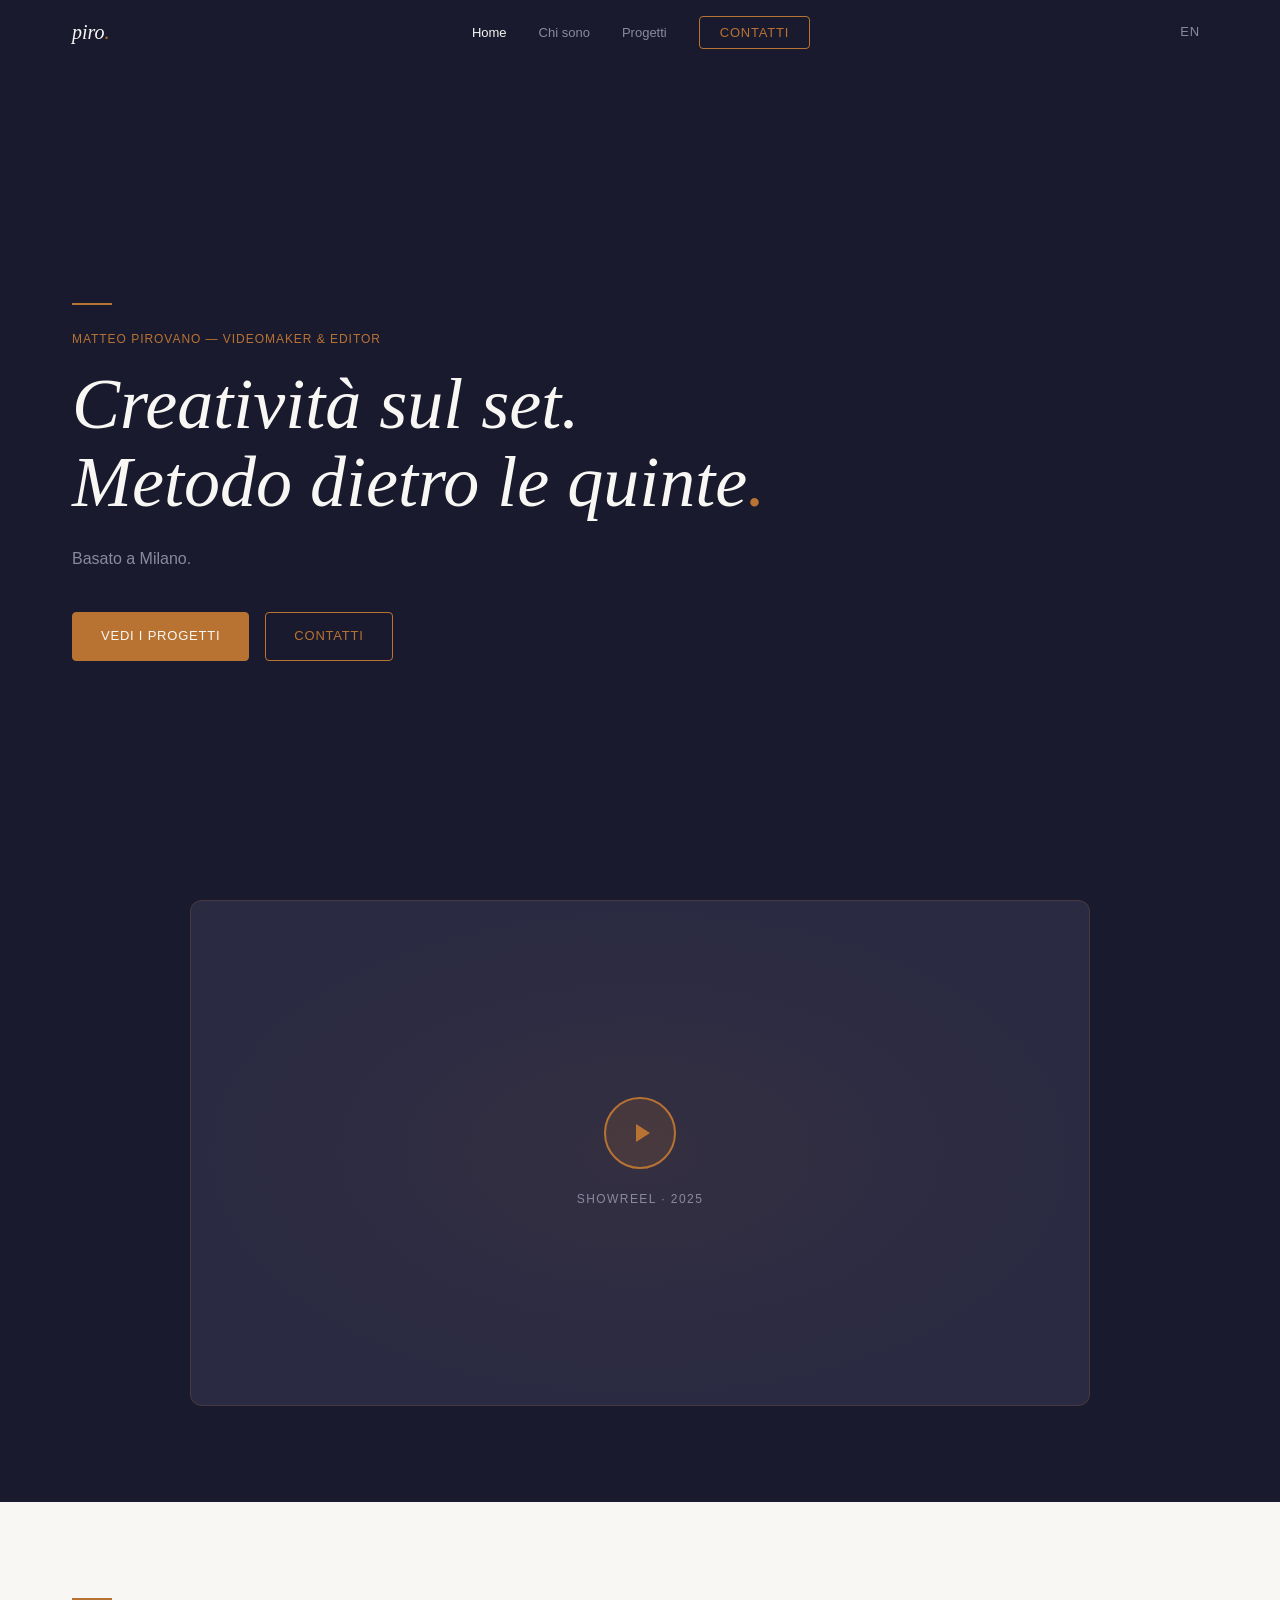
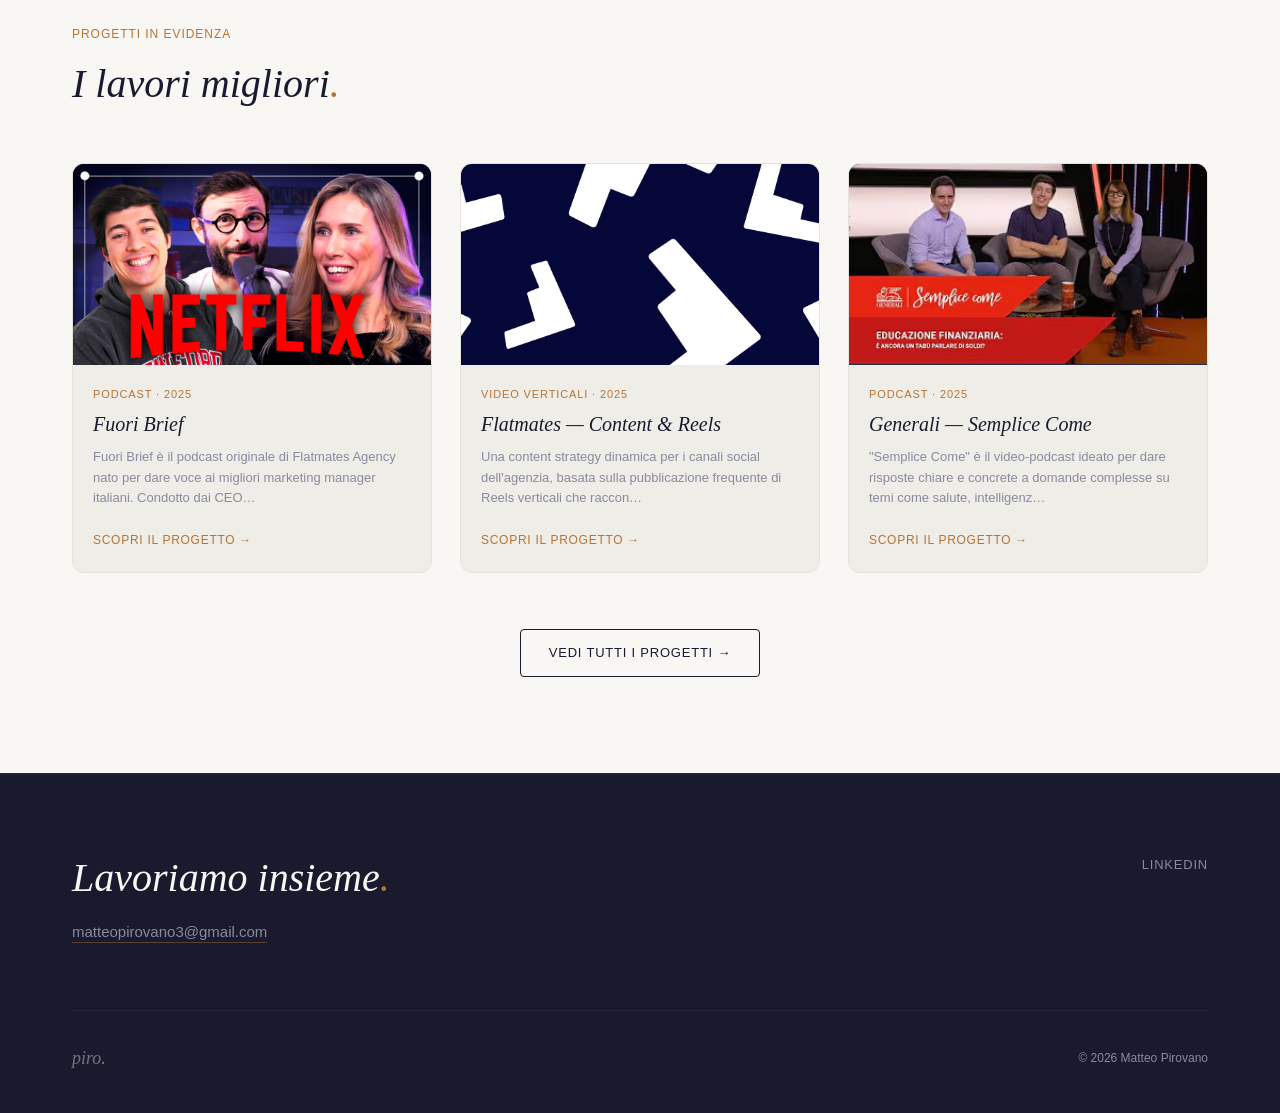
==== index.html @ 513296d0 "init repo" ====
<!DOCTYPE html>
<html lang="it">
<head>
  <meta charset="UTF-8">
  <meta name="viewport" content="width=device-width, initial-scale=1.0">
  <title>piro. — Matteo Pirovano, Video Maker</title>
  <meta name="description" content="Portfolio di Matteo Pirovano — video maker specializzato in produzione di podcast, YouTube e social media. Basato a Milano.">
  <link rel="stylesheet" href="css/style.css">
</head>
<body>

  <!-- ── Navigation ── -->
  <nav class="nav" id="nav">
    <div class="nav__inner container">
      <a href="index.html" class="nav__logo">piro<span class="copper-dot">.</span></a>
      <ul class="nav__links" id="navLinks">
        <li><a href="index.html" class="nav__link"
          data-it="Home" data-en="Home">Home</a></li>
        <li><a href="about.html" class="nav__link"
          data-it="Chi sono" data-en="About">Chi sono</a></li>
        <li><a href="projects.html" class="nav__link"
          data-it="Progetti" data-en="Projects">Progetti</a></li>
        <li><a href="contacts.html" class="nav__link nav__cta"
          data-it="Contatti" data-en="Contact">Contatti</a></li>
      </ul>
      <div class="nav__right">
        <button class="lang-toggle" id="langToggle" aria-label="Cambia lingua">
          <span id="langLabel">EN</span>
        </button>
        <button class="nav__hamburger" id="hamburger" aria-label="Menu" aria-expanded="false">
          <span></span><span></span><span></span>
        </button>
      </div>
    </div>
  </nav>

  <!-- ── Hero ── -->
  <section class="hero">
    <div class="container">
      <div class="section-divider"></div>
      <p class="overline"
        data-it="MATTEO PIROVANO — VIDEOMAKER &amp; EDITOR"
        data-en="MATTEO PIROVANO — VIDEOMAKER &amp; EDITOR">MATTEO PIROVANO — VIDEOMAKER &amp; EDITOR</p>
      <h1 class="hero__title">
        <span data-it="Creatività sul set." data-en="Creativity on set.">Creatività sul set.</span><br>
        <span data-it="Metodo dietro le quinte<span class=&quot;copper-dot&quot;>.</span>"
              data-en="Method behind the scenes<span class=&quot;copper-dot&quot;>.</span>">Metodo dietro le quinte<span class="copper-dot">.</span></span>
      </h1>
      <p class="hero__sub"
        data-it="Basato a Milano."
        data-en="Based in Milan.">
        Basato a Milano.
      </p>
      <div class="hero__cta">
        <a href="projects.html" class="btn btn--primary"
          data-it="Vedi i Progetti" data-en="View Projects">Vedi i Progetti</a>
        <a href="contacts.html" class="btn btn--secondary"
          data-it="Contatti" data-en="Contact">Contatti</a>
      </div>
    </div>
  </section>

  <!-- ── Showreel ── -->
  <section class="reel">
    <div class="container">
      <div class="reel__wrapper">
        <div class="video-placeholder fade-in">
          <div class="video-placeholder__overlay">
            <button class="play-btn" aria-label="Play showreel">
              <svg viewBox="0 0 24 24" xmlns="http://www.w3.org/2000/svg" aria-hidden="true">
                <polygon points="6,3 20,12 6,21" fill="currentColor"/>
              </svg>
            </button>
            <p class="video-placeholder__label"
              data-it="SHOWREEL · 2025" data-en="SHOWREEL · 2025">SHOWREEL · 2025</p>
          </div>
        </div>
      </div>
    </div>
  </section>

  <!-- ── Featured Projects ── -->
  <section class="section--light">
    <div class="container">
      <div class="section-header fade-in">
        <div class="section-divider"></div>
        <p class="overline"
          data-it="PROGETTI IN EVIDENZA" data-en="FEATURED WORK">PROGETTI IN EVIDENZA</p>
        <h2 class="section-title"
          data-it="I lavori migliori<span class=&quot;copper-dot&quot;>.</span>"
          data-en="The best work<span class=&quot;copper-dot&quot;>.</span>">
          I lavori migliori<span class="copper-dot">.</span>
        </h2>
      </div>
      <div class="cards-grid" id="featuredGrid">
        <!-- Populated by JS -->
      </div>
      <div class="section-footer fade-in">
        <a href="projects.html" class="btn btn--secondary--dark"
          data-it="Vedi tutti i progetti →" data-en="View all projects →">Vedi tutti i progetti →</a>
      </div>
    </div>
  </section>

  <!-- ── Footer ── -->
  <footer class="footer">
    <div class="container">
      <div class="footer__top">
        <div class="footer__left">
          <h2 class="footer__cta"
            data-it="Lavoriamo insieme<span class=&quot;copper-dot&quot;>.</span>"
            data-en="Let's work together<span class=&quot;copper-dot&quot;>.</span>">
            Lavoriamo insieme<span class="copper-dot">.</span>
          </h2>
          <a href="mailto:matteopirovano3@gmail.com" class="footer__email">matteopirovano3@gmail.com</a>
        </div>
        <div class="footer__right">
          <nav class="footer__socials" aria-label="Social links">
            <a href="https://www.linkedin.com/in/matteo-pirovano-8906a6246/" class="footer__social-link" target="_blank" rel="noopener">LinkedIn</a>
          </nav>
        </div>
      </div>
      <div class="footer__bottom">
        <a href="index.html" class="footer__logo">piro<span class="copper-dot">.</span></a>
        <p class="footer__copy"
          data-it="© 2026 Matteo Pirovano" data-en="© 2026 Matteo Pirovano">© 2026 Matteo Pirovano</p>
      </div>
    </div>
  </footer>

  <script src="js/data.js"></script>
  <script src="js/i18n.js"></script>
  <script src="js/main.js"></script>
</body>
</html>
---- css/style.css ----
/* ── Reset & base ───────────────────────────────────────────────── */
*, *::before, *::after { box-sizing: border-box; margin: 0; padding: 0; }

:root {
  --ink:        #1A1A2E;
  --ink-700:    #2A2A42;
  --ink-500:    #4A4A66;
  --ink-300:    #8A8A9E;
  --snow:       #F8F7F4;
  --snow-200:   #EFEDE8;
  --snow-300:   #E5E2DC;
  --snow-400:   #D5D2CC;
  --copper:     #B87333;
  --copper-300: #D4A06A;
  --copper-600: #9A5F2A;

  --serif: Georgia, 'Times New Roman', serif;
  --sans:  'Helvetica Neue', Helvetica, Arial, sans-serif;

  --nav-h:    64px;
  --max-w:    1200px;
  --radius-c: 12px;
  --radius-b: 4px;
  --trans:    all 0.2s ease;
  --trans-s:  all 0.3s ease;
}

html { font-size: 16px; scroll-behavior: smooth; }

body {
  font-family: var(--sans);
  background: var(--ink);
  color: var(--snow);
  line-height: 1.7;
  -webkit-font-smoothing: antialiased;
}

a { color: inherit; text-decoration: none; }
img { display: block; max-width: 100%; }
ul { list-style: none; }
button { cursor: pointer; border: none; background: none; font: inherit; }

/* ── Layout ─────────────────────────────────────────────────────── */
.container {
  width: 100%;
  max-width: var(--max-w);
  margin: 0 auto;
  padding: 0 32px;
}

@media (max-width: 600px) {
  .container { padding: 0 20px; }
}

/* ── Typography ─────────────────────────────────────────────────── */
.overline {
  font-family: var(--sans);
  font-size: 12px;
  font-weight: 400;
  text-transform: uppercase;
  letter-spacing: 0.08em;
  color: var(--copper);
  display: block;
  margin-bottom: 16px;
}

h1, h2, h3 { font-family: var(--serif); font-style: italic; font-weight: normal; }

.copper-dot { color: var(--copper); }

/* ── Section divider ────────────────────────────────────────────── */
.section-divider {
  display: flex;
  align-items: center;
  gap: 0;
  margin-bottom: 24px;
}
.section-divider::before {
  content: '';
  display: block;
  width: 40px;
  height: 2px;
  background: var(--copper);
  margin-right: 0;
}

/* ── Navigation ─────────────────────────────────────────────────── */
.nav {
  position: fixed;
  top: 0; left: 0; right: 0;
  z-index: 100;
  height: var(--nav-h);
  background: var(--ink);
  transition: var(--trans);
}

.nav--scrolled {
  background: rgba(26, 26, 46, 0.88);
  backdrop-filter: blur(12px);
  -webkit-backdrop-filter: blur(12px);
  border-bottom: 1px solid rgba(248,247,244,0.06);
}

.nav__inner {
  height: 100%;
  display: flex;
  align-items: center;
  justify-content: space-between;
}

.nav__logo {
  font-family: var(--serif);
  font-style: italic;
  font-size: 20px;
  color: var(--snow);
  flex-shrink: 0;
}

.nav__links {
  display: flex;
  align-items: center;
  gap: 32px;
}

.nav__link {
  font-family: var(--sans);
  font-size: 13px;
  font-weight: 300;
  color: var(--ink-300);
  transition: var(--trans);
  white-space: nowrap;
}
.nav__link:hover,
.nav__link--active { color: var(--snow); font-weight: 400; }

.nav__cta {
  padding: 8px 20px;
  border: 1px solid var(--copper);
  border-radius: var(--radius-b);
  color: var(--copper) !important;
  font-weight: 400 !important;
  font-size: 13px;
  text-transform: uppercase;
  letter-spacing: 0.06em;
  transition: var(--trans);
}
.nav__cta:hover { background: var(--copper); color: var(--snow) !important; }

.nav__right {
  display: flex;
  align-items: center;
  gap: 16px;
}

.lang-toggle {
  font-family: var(--sans);
  font-size: 13px;
  font-weight: 400;
  color: var(--ink-300);
  text-transform: uppercase;
  letter-spacing: 0.06em;
  padding: 4px 8px;
  border-radius: var(--radius-b);
  transition: var(--trans);
}
.lang-toggle:hover { color: var(--snow); }

/* Hamburger */
.nav__hamburger {
  display: none;
  flex-direction: column;
  justify-content: space-between;
  width: 24px;
  height: 16px;
  padding: 0;
}
.nav__hamburger span {
  display: block;
  width: 100%;
  height: 1.5px;
  background: var(--snow);
  transition: var(--trans);
  transform-origin: center;
}
.nav__hamburger--open span:nth-child(1) { transform: translateY(7px) rotate(45deg); }
.nav__hamburger--open span:nth-child(2) { opacity: 0; }
.nav__hamburger--open span:nth-child(3) { transform: translateY(-7px) rotate(-45deg); }

@media (max-width: 768px) {
  .nav__hamburger { display: flex; }
  .nav__links {
    position: fixed;
    top: var(--nav-h); right: 0;
    width: 260px;
    height: calc(100vh - var(--nav-h));
    background: var(--ink-700);
    flex-direction: column;
    align-items: flex-start;
    padding: 40px 32px;
    gap: 28px;
    transform: translateX(100%);
    transition: transform 0.3s ease;
    border-left: 1px solid rgba(248,247,244,0.08);
  }
  .nav__links--open { transform: translateX(0); }
  .nav__link { font-size: 16px; }
}

/* ── Hero ───────────────────────────────────────────────────────── */
.hero {
  padding: calc(var(--nav-h) + 80px) 0 80px;
  background: var(--ink);
  min-height: 100vh;
  display: flex;
  align-items: center;
}

.hero__title {
  font-size: clamp(40px, 6vw, 72px);
  line-height: 1.08;
  color: var(--snow);
  margin-bottom: 24px;
  max-width: 780px;
}

.hero__sub {
  font-family: var(--sans);
  font-size: 16px;
  line-height: 1.7;
  color: var(--ink-300);
  max-width: 480px;
  margin-bottom: 40px;
}

.hero__cta {
  display: flex;
  gap: 16px;
  flex-wrap: wrap;
}

/* ── Buttons ────────────────────────────────────────────────────── */
.btn {
  display: inline-block;
  padding: 12px 28px;
  font-family: var(--sans);
  font-size: 13px;
  font-weight: 400;
  text-transform: uppercase;
  letter-spacing: 0.06em;
  border-radius: var(--radius-b);
  transition: var(--trans);
  border: 1px solid transparent;
  white-space: nowrap;
}

/* Primary on dark bg */
.btn--primary {
  background: var(--copper);
  color: var(--snow);
  border-color: var(--copper);
}
.btn--primary:hover { opacity: 0.85; transform: translateY(-1px); }
.btn--primary:active { opacity: 1; transform: scale(0.98); }

/* Secondary on dark bg */
.btn--secondary {
  background: transparent;
  color: var(--copper);
  border-color: var(--copper);
}
.btn--secondary:hover { opacity: 0.85; transform: translateY(-1px); }

/* Secondary on light bg */
.btn--secondary--dark {
  display: inline-block;
  padding: 12px 28px;
  font-family: var(--sans);
  font-size: 13px;
  font-weight: 400;
  text-transform: uppercase;
  letter-spacing: 0.06em;
  border-radius: var(--radius-b);
  transition: var(--trans);
  background: transparent;
  color: var(--ink);
  border: 1px solid var(--ink);
}
.btn--secondary--dark:hover { background: var(--ink); color: var(--snow); transform: translateY(-1px); }

/* Primary on light bg */
.btn--primary--dark {
  display: inline-block;
  padding: 12px 28px;
  font-family: var(--sans);
  font-size: 13px;
  font-weight: 400;
  text-transform: uppercase;
  letter-spacing: 0.06em;
  border-radius: var(--radius-b);
  transition: var(--trans);
  background: var(--ink);
  color: var(--snow);
  border: 1px solid var(--ink);
}
.btn--primary--dark:hover { opacity: 0.85; transform: translateY(-1px); }

/* ── Reel section ───────────────────────────────────────────────── */
.reel {
  background: var(--ink);
  padding: 0 0 96px;
}

.reel__wrapper { max-width: 900px; margin: 0 auto; }

.video-placeholder {
  position: relative;
  width: 100%;
  aspect-ratio: 16/9;
  background: var(--ink-700);
  border-radius: var(--radius-c);
  overflow: hidden;
  border: 1px solid rgba(184, 115, 51, 0.2);
}

.video-placeholder::before {
  content: '';
  position: absolute;
  inset: 0;
  background: radial-gradient(ellipse at center, rgba(184,115,51,0.07) 0%, transparent 70%);
}

.video-placeholder__overlay {
  position: absolute;
  inset: 0;
  display: flex;
  flex-direction: column;
  align-items: center;
  justify-content: center;
  gap: 20px;
}

.play-btn {
  width: 72px;
  height: 72px;
  border-radius: 50%;
  background: rgba(184,115,51,0.15);
  border: 2px solid var(--copper);
  display: flex;
  align-items: center;
  justify-content: center;
  color: var(--copper);
  font-size: 24px;
  transition: var(--trans);
  padding-left: 4px;
}
.play-btn:hover { background: var(--copper); color: var(--snow); transform: scale(1.08); }

.play-btn svg { width: 24px; height: 24px; }

.video-placeholder__label {
  font-family: var(--sans);
  font-size: 12px;
  text-transform: uppercase;
  letter-spacing: 0.12em;
  color: var(--ink-300);
}

/* ── Featured / Section light ───────────────────────────────────── */
.section--light {
  background: var(--snow);
  color: var(--ink);
  padding: 96px 0;
}

.section--dark {
  background: var(--ink);
  padding: 96px 0;
}

.section-header { margin-bottom: 56px; }

.section-header .section-divider::before { background: var(--copper); }

.section-title {
  font-size: clamp(28px, 4vw, 40px);
  line-height: 1.15;
  color: var(--ink);
  margin-top: 8px;
}

.section-title--light { color: var(--snow); }

.section-footer {
  margin-top: 56px;
  text-align: center;
}

/* ── Cards grid ─────────────────────────────────────────────────── */
.cards-grid {
  display: grid;
  grid-template-columns: repeat(auto-fill, minmax(280px, 1fr));
  gap: 28px;
}

/* ── Card ───────────────────────────────────────────────────────── */
.card {
  border-radius: var(--radius-c);
  overflow: hidden;
  background: var(--snow-200);
  border: 1px solid var(--snow-300);
  transition: var(--trans-s);
}

.section--dark .card,
.projects-section .card {
  background: var(--ink-700);
  border-color: rgba(248,247,244,0.08);
}

.card:hover {
  transform: translateY(-4px);
  box-shadow: 0 12px 40px rgba(0, 0, 0, 0.18);
}

.card__link { display: block; height: 100%; }

.card__image {
  width: 100%;
  aspect-ratio: 16/9;
  overflow: hidden;
  background: var(--ink-700);
}

.card__image img {
  width: 100%;
  height: 100%;
  object-fit: contain;
  display: block;
  transition: transform 0.4s ease;
}

.card:hover .card__image img { transform: scale(1.03); }

.card__image-inner {
  width: 100%;
  height: 100%;
  background: var(--ink-500);
  display: flex;
  align-items: center;
  justify-content: center;
  position: relative;
}

.card__play {
  font-size: 28px;
  color: rgba(184,115,51,0.6);
  transition: var(--trans);
}
.card:hover .card__play { color: var(--copper); transform: scale(1.15); }

.card__play--lg { font-size: 48px; }

.card__content { padding: 20px; }

.card__category {
  margin-bottom: 8px;
  font-size: 11px;
  color: var(--copper);
}

.card__title {
  font-family: var(--serif);
  font-style: italic;
  font-size: 20px;
  line-height: 1.25;
  color: var(--ink);
  margin-bottom: 10px;
}

/* Dark bg cards (projects page + dark sections) */
.section--dark .card__title,
.projects-section .card__title { color: var(--snow); }

.card__desc {
  font-family: var(--sans);
  font-size: 13px;
  line-height: 1.6;
  color: var(--ink-300);
  margin-bottom: 16px;
}

.section--dark .card__desc { color: rgba(248,247,244,0.55); }

.card__cta-text {
  font-family: var(--sans);
  font-size: 12px;
  text-transform: uppercase;
  letter-spacing: 0.06em;
  color: var(--copper);
}

/* ── Page hero (for inner pages) ────────────────────────────────── */
.page-hero {
  padding: calc(var(--nav-h) + 80px) 0 64px;
  background: var(--ink);
}

.page-hero__title {
  font-size: clamp(32px, 5vw, 56px);
  line-height: 1.1;
  color: var(--snow);
  max-width: 600px;
}

.page-hero__sub {
  font-family: var(--sans);
  font-size: 15px;
  color: var(--ink-300);
  margin-top: 16px;
  max-width: 480px;
}

/* ── Projects page ──────────────────────────────────────────────── */
.projects-section {
  background: var(--ink);
  padding: 64px 0 96px;
}

.filter-bar {
  display: flex;
  flex-wrap: wrap;
  gap: 10px;
  margin-bottom: 48px;
}

.filter-pill {
  font-family: var(--sans);
  font-size: 13px;
  padding: 6px 18px;
  border-radius: 999px;
  border: 1px solid rgba(248,247,244,0.2);
  color: var(--ink-300);
  cursor: pointer;
  transition: var(--trans);
  background: transparent;
}
.filter-pill:hover { border-color: var(--copper); color: var(--copper); }
.filter-pill.active {
  background: var(--copper);
  border-color: var(--copper);
  color: var(--snow);
}

.no-results {
  font-family: var(--sans);
  font-size: 15px;
  color: var(--ink-300);
  grid-column: 1/-1;
  padding: 40px 0;
}

/* ── Project detail ─────────────────────────────────────────────── */
.detail__hero {
  background: var(--ink);
  padding-top: var(--nav-h);
}

.detail__video-wrap {
  max-width: 960px;
  margin: 0 auto;
  padding: 40px 32px 0;
}

.detail__video-placeholder {
  width: 100%;
  aspect-ratio: 16/9;
  background: var(--ink-700);
  border-radius: 24px;
  border: 1px solid rgba(184,115,51,0.2);
  display: flex;
  flex-direction: column;
  align-items: center;
  justify-content: center;
  gap: 16px;
  position: relative;
  overflow: hidden;
}
.detail__video-placeholder::before {
  content: '';
  position: absolute;
  inset: 0;
  background: radial-gradient(ellipse at center, rgba(184,115,51,0.07) 0%, transparent 70%);
}

/* YouTube embed */
.detail__embed-wrap {
  width: 100%;
  aspect-ratio: 16/9;
  border-radius: 24px;
  overflow: hidden;
  position: relative;
  background: #000;
}
.detail__embed-wrap iframe {
  position: absolute;
  top: 0; left: 0;
  width: 100%; height: 100%;
  border: 0;
  display: block;
}

/* ── Dual social banners (vertical format) ───────────────────── */
.detail__dual-banner {
  display: grid;
  grid-template-columns: 1fr 1fr;
  gap: 16px;
  width: 100%;
  max-width: 600px;
  margin: 0 auto;
}

.detail__banner {
  display: block;
  aspect-ratio: 9/16;
  border-radius: 24px;
  overflow: hidden;
  position: relative;
  transition: var(--trans);
  text-decoration: none;
}
.detail__banner:hover { transform: translateY(-4px); box-shadow: 0 16px 40px rgba(0,0,0,0.35); }

/* LinkedIn — brand blue */
.detail__banner--li {
  background: linear-gradient(160deg, #0A66C2 0%, #004182 100%);
}

/* Instagram — brand gradient */
.detail__banner--ig {
  background: linear-gradient(160deg, #405DE6 0%, #833AB4 35%, #C13584 60%, #F77737 100%);
}

.detail__banner-inner {
  position: absolute;
  inset: 0;
  display: flex;
  flex-direction: column;
  align-items: center;
  justify-content: center;
  gap: 12px;
  padding: 24px;
  background: rgba(0,0,0,0.18);
}

.detail__banner-icon {
  width: 48px;
  height: 48px;
  flex-shrink: 0;
}

.detail__banner-platform {
  font-family: var(--sans);
  font-size: 11px;
  text-transform: uppercase;
  letter-spacing: 0.1em;
  color: rgba(255,255,255,0.6);
}

.detail__banner-handle {
  font-family: var(--sans);
  font-size: 18px;
  font-weight: 300;
  color: #fff;
  text-align: center;
}

.detail__banner-cta {
  font-family: var(--sans);
  font-size: 12px;
  text-transform: uppercase;
  letter-spacing: 0.08em;
  color: rgba(255,255,255,0.75);
  border: 1px solid rgba(255,255,255,0.35);
  padding: 7px 16px;
  border-radius: 999px;
  transition: var(--trans);
}
.detail__banner:hover .detail__banner-cta {
  background: rgba(255,255,255,0.15);
  color: #fff;
}

@media (max-width: 480px) {
  .detail__dual-banner { max-width: 100%; gap: 12px; }
}

/* Instagram preview */
.detail__ig-preview {
  display: block;
  width: 100%;
  aspect-ratio: 16/9;
  border-radius: 24px;
  overflow: hidden;
  background: linear-gradient(135deg, #405DE6 0%, #833AB4 30%, #C13584 55%, #E1306C 75%, #F77737 100%);
  position: relative;
  transition: var(--trans);
}
.detail__ig-preview:hover { opacity: 0.92; transform: scale(1.005); }

.detail__ig-inner {
  position: absolute;
  inset: 0;
  display: flex;
  flex-direction: column;
  align-items: center;
  justify-content: center;
  gap: 16px;
  background: rgba(0,0,0,0.22);
}

.detail__ig-icon {
  width: 56px;
  height: 56px;
}

.detail__ig-handle {
  font-family: var(--sans);
  font-size: 20px;
  font-weight: 300;
  color: #fff;
  letter-spacing: 0.02em;
}

.detail__ig-cta {
  font-family: var(--sans);
  font-size: 13px;
  text-transform: uppercase;
  letter-spacing: 0.08em;
  color: rgba(255,255,255,0.75);
  border: 1px solid rgba(255,255,255,0.4);
  padding: 8px 20px;
  border-radius: 999px;
  transition: var(--trans);
}
.detail__ig-preview:hover .detail__ig-cta {
  background: rgba(255,255,255,0.15);
  color: #fff;
}

.detail__video-label {
  font-family: var(--sans);
  font-size: 12px;
  text-transform: uppercase;
  letter-spacing: 0.12em;
  color: var(--ink-300);
  position: relative;
}

.detail__body {
  background: var(--snow);
  color: var(--ink);
  padding-top: 64px;
  padding-bottom: 96px;
  border-radius: 24px;
  margin: 24px 32px 48px;
}

@media (max-width: 600px) {
  .detail__body { margin: 16px 12px 32px; border-radius: 16px; }
}

.detail__back {
  display: inline-block;
  font-family: var(--sans);
  font-size: 13px;
  text-transform: uppercase;
  letter-spacing: 0.06em;
  color: var(--copper);
  margin-bottom: 40px;
  transition: var(--trans);
}
.detail__back:hover { opacity: 0.7; }

.detail__meta { margin-bottom: 48px; }

.detail__cat { color: var(--copper); }

.detail__title {
  font-size: clamp(32px, 5vw, 52px);
  line-height: 1.1;
  color: var(--ink);
  margin-bottom: 12px;
}

.detail__client-name {
  font-family: var(--sans);
  font-size: 14px;
  color: var(--ink-300);
}

.detail__grid {
  display: grid;
  grid-template-columns: 1fr 1fr;
  gap: 48px 56px;
}

@media (max-width: 768px) { .detail__grid { grid-template-columns: 1fr; } }

.detail__section {}

.detail__section--full { grid-column: 1/-1; }

.detail__section-title {
  font-family: var(--serif);
  font-style: italic;
  font-size: 22px;
  color: var(--ink);
  margin-bottom: 16px;
}

.detail__text {
  font-family: var(--sans);
  font-size: 15px;
  line-height: 1.7;
  color: var(--ink-500);
}

.detail__text--featured {
  font-size: 16px;
  color: var(--ink);
  border-left: 2px solid var(--copper);
  padding-left: 24px;
}

.detail-error {
  font-family: var(--sans);
  font-size: 16px;
  color: var(--ink-300);
  padding: 80px 0;
}

/* ── Contacts page ──────────────────────────────────────────────── */
.contacts-section {
  background: var(--snow);
  padding: 80px 0 96px;
}

.contacts-grid {
  display: grid;
  grid-template-columns: 1fr 1fr;
  gap: 64px;
  margin-top: 64px;
}

@media (max-width: 768px) { .contacts-grid { grid-template-columns: 1fr; gap: 48px; } }

.contacts-block__label {
  font-family: var(--sans);
  font-size: 12px;
  text-transform: uppercase;
  letter-spacing: 0.08em;
  color: var(--copper);
  margin-bottom: 16px;
}

.contacts-block__title {
  font-family: var(--serif);
  font-style: italic;
  font-size: 22px;
  color: var(--ink);
  margin-bottom: 24px;
}

.contacts-block__email {
  font-family: var(--sans);
  font-size: 20px;
  font-weight: 300;
  color: var(--ink);
  display: inline-block;
  border-bottom: 1px solid var(--copper);
  padding-bottom: 4px;
  transition: var(--trans);
}
.contacts-block__email:hover { color: var(--copper); }

.social-list {
  display: flex;
  flex-direction: column;
  gap: 16px;
}

.social-item {
  display: flex;
  align-items: center;
  gap: 16px;
  padding: 16px 20px;
  border: 1px solid var(--snow-300);
  border-radius: var(--radius-b);
  transition: var(--trans);
}
.social-item:hover { border-color: var(--copper); transform: translateX(4px); }

.social-item__name {
  font-family: var(--sans);
  font-size: 15px;
  color: var(--ink);
  font-weight: 400;
}

.social-item__handle {
  font-family: var(--sans);
  font-size: 13px;
  color: var(--ink-300);
  margin-left: auto;
}

.social-item__icon {
  width: 36px;
  height: 36px;
  background: var(--snow-300);
  border-radius: 8px;
  display: flex;
  align-items: center;
  justify-content: center;
  font-size: 16px;
  flex-shrink: 0;
}

.cv-block {
  margin-top: 40px;
  padding: 32px;
  background: var(--snow-200);
  border-radius: var(--radius-c);
  border: 1px solid var(--snow-300);
  display: flex;
  align-items: center;
  justify-content: space-between;
  gap: 24px;
  flex-wrap: wrap;
}

.cv-block__text { }

.cv-block__title {
  font-family: var(--serif);
  font-style: italic;
  font-size: 20px;
  color: var(--ink);
  margin-bottom: 6px;
}

.cv-block__sub {
  font-family: var(--sans);
  font-size: 13px;
  color: var(--ink-300);
}

/* ── About page ─────────────────────────────────────────────────── */
.about-section {
  background: var(--snow);
  padding: 80px 0 96px;
}

.about-grid {
  display: grid;
  grid-template-columns: 1fr 1.4fr;
  gap: 72px;
  align-items: start;
}

@media (max-width: 900px) {
  .about-grid { grid-template-columns: 1fr; gap: 48px; }
}

/* Photo */
.about-photo__placeholder {
  width: 100%;
  aspect-ratio: 3/4;
  background: var(--snow-300);
  border-radius: 20px;
  display: flex;
  align-items: center;
  justify-content: center;
  border: 1px dashed var(--snow-400);
}

.about-photo__placeholder img {
  width: 100%;
  height: 100%;
  object-fit: cover;
  border-radius: 20px;
  display: block;
}

.about-photo__label {
  font-family: var(--sans);
  font-size: 13px;
  color: var(--ink-300);
  text-transform: uppercase;
  letter-spacing: 0.06em;
}

/* Bio */
.about-bio .section-divider::before { background: var(--copper); }

.about-bio__text {
  margin-top: 8px;
  margin-bottom: 8px;
}

.about-bio__text p {
  font-family: var(--sans);
  font-size: 15px;
  line-height: 1.8;
  color: var(--ink-500);
  margin-bottom: 20px;
}

.about-bio__text p:last-child { margin-bottom: 0; }

/* Skills */
.skills-list {
  display: flex;
  flex-wrap: wrap;
  gap: 10px;
  margin-bottom: 40px;
}

.skill-tag {
  font-family: var(--sans);
  font-size: 13px;
  padding: 6px 16px;
  border-radius: 999px;
  border: 1px solid var(--snow-400);
  color: var(--ink-500);
  background: var(--snow-200);
}

/* CTA row */
.about-cta {
  display: flex;
  gap: 16px;
  flex-wrap: wrap;
  margin-top: 40px;
}

/* ── Footer ─────────────────────────────────────────────────────── */
.footer {
  background: var(--ink);
  padding: 80px 0 40px;
  border-top: 1px solid rgba(248,247,244,0.06);
}

.footer__top {
  display: flex;
  justify-content: space-between;
  align-items: flex-start;
  gap: 48px;
  margin-bottom: 64px;
  flex-wrap: wrap;
}

.footer__cta {
  font-family: var(--serif);
  font-style: italic;
  font-size: clamp(28px, 3.5vw, 40px);
  color: var(--snow);
  margin-bottom: 16px;
  line-height: 1.2;
}

.footer__email {
  font-family: var(--sans);
  font-size: 15px;
  color: var(--ink-300);
  border-bottom: 1px solid rgba(184,115,51,0.4);
  padding-bottom: 2px;
  transition: var(--trans);
}
.footer__email:hover { color: var(--copper); }

.footer__socials {
  display: flex;
  flex-direction: column;
  gap: 12px;
  align-items: flex-end;
}

@media (max-width: 600px) {
  .footer__socials { align-items: flex-start; }
}

.footer__social-link {
  font-family: var(--sans);
  font-size: 13px;
  font-weight: 300;
  color: var(--ink-300);
  transition: var(--trans);
  text-transform: uppercase;
  letter-spacing: 0.06em;
}
.footer__social-link:hover { color: var(--snow); }

.footer__bottom {
  display: flex;
  justify-content: space-between;
  align-items: center;
  border-top: 1px solid rgba(248,247,244,0.06);
  padding-top: 32px;
}

.footer__logo {
  font-family: var(--serif);
  font-style: italic;
  font-size: 18px;
  color: rgba(248,247,244,0.4);
}

.footer__copy {
  font-family: var(--sans);
  font-size: 12px;
  color: var(--ink-300);
}

/* ── Animations ─────────────────────────────────────────────────── */
.fade-in {
  opacity: 0;
  transform: translateY(20px);
  transition: opacity 0.6s ease, transform 0.6s ease;
}
.fade-in.visible {
  opacity: 1;
  transform: translateY(0);
}
/* Stagger for grid children */
.cards-grid .fade-in:nth-child(2) { transition-delay: 0.1s; }
.cards-grid .fade-in:nth-child(3) { transition-delay: 0.2s; }
.cards-grid .fade-in:nth-child(4) { transition-delay: 0.3s; }
.cards-grid .fade-in:nth-child(5) { transition-delay: 0.1s; }
.cards-grid .fade-in:nth-child(6) { transition-delay: 0.2s; }

/* ── Responsive tweaks ──────────────────────────────────────────── */
@media (max-width: 768px) {
  .hero { min-height: auto; padding: calc(var(--nav-h) + 60px) 0 60px; }
  .hero__cta { flex-direction: column; align-items: flex-start; }
  .footer__top { flex-direction: column; }
  .footer__socials { align-items: flex-start; flex-direction: row; gap: 24px; }
  .cards-grid { grid-template-columns: 1fr; }
}

@media (max-width: 480px) {
  .detail__video-wrap { padding: 24px 20px 0; }
}
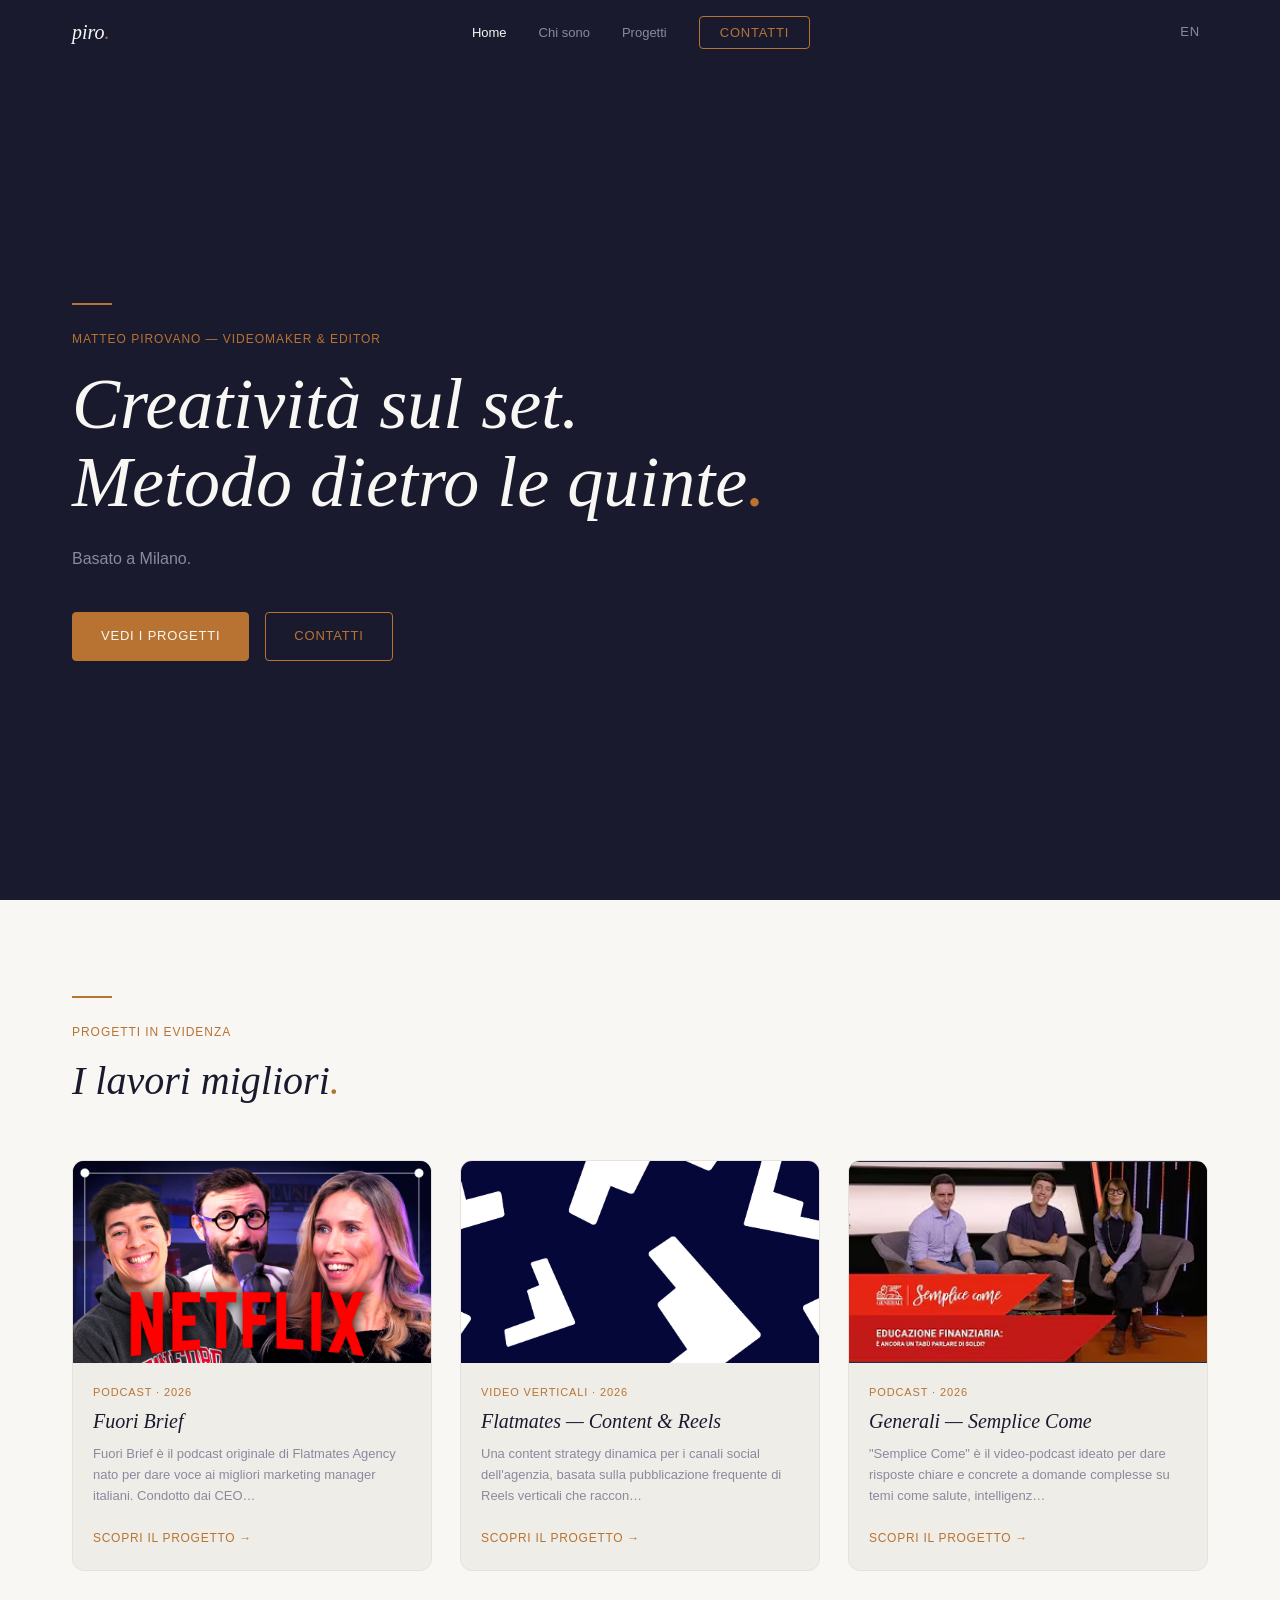
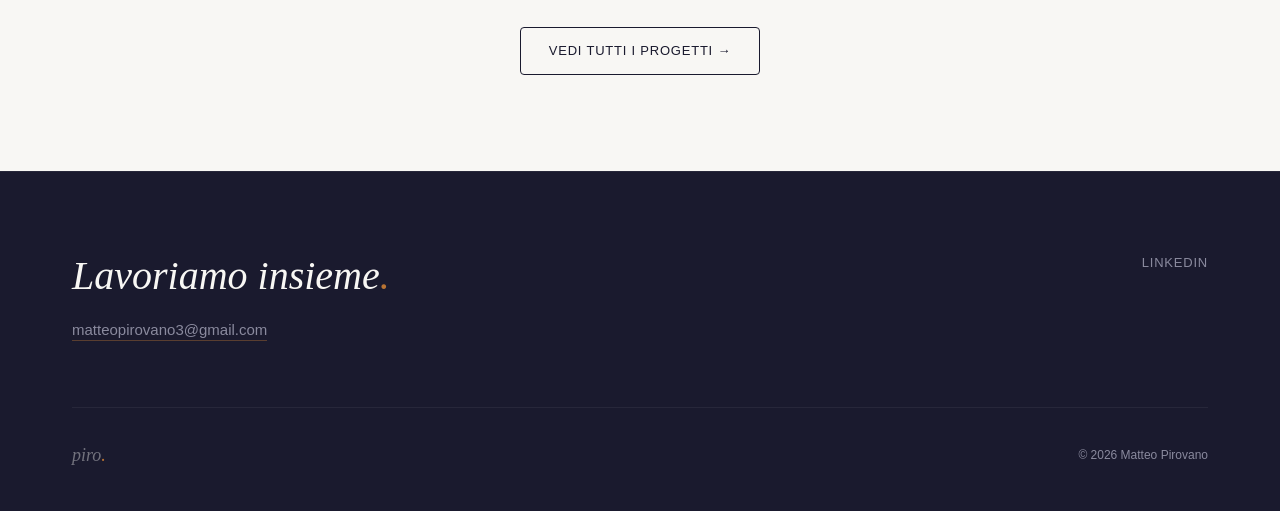
==== commit 04a7d3e8: "nuovi aggiornamenti" ====
--- a/index.html
+++ b/index.html
@@ -60,7 +60,7 @@
     </div>
   </section>
 
-  <!-- ── Showreel ── -->
+  <!-- ── Showreel (temporaneamente disattivato — rimuovere i commenti per riattivare) ──
   <section class="reel">
     <div class="container">
       <div class="reel__wrapper">
@@ -78,6 +78,7 @@
       </div>
     </div>
   </section>
+  ──>
 
   <!-- ── Featured Projects ── -->
   <section class="section--light">
--- a/css/style.css
+++ b/css/style.css
@@ -460,6 +460,7 @@
 
 .card__play--lg { font-size: 48px; }
 
+
 .card__content { padding: 20px; }
 
 .card__category {
